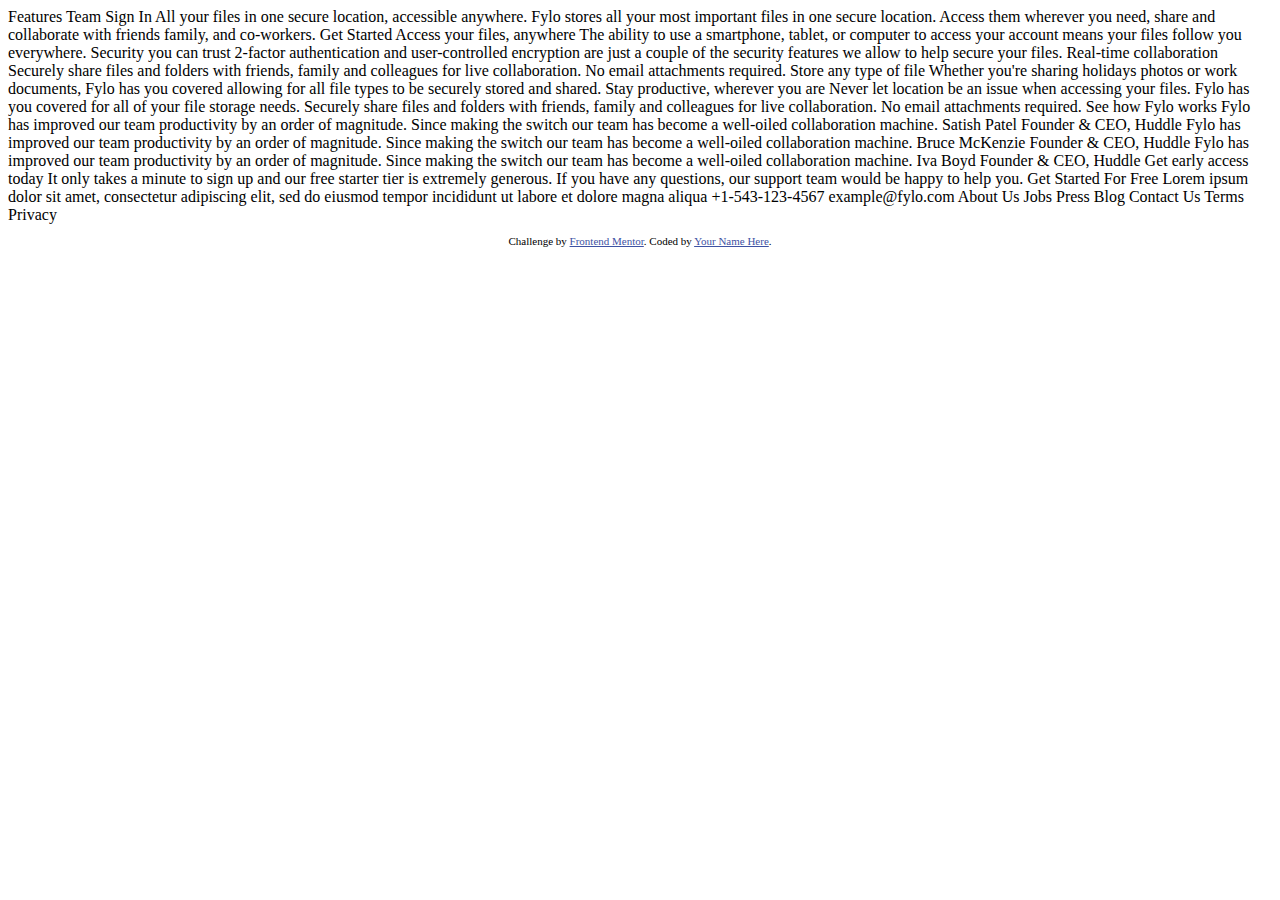
==== fylo landing/index.html @ 8769a2c0 "add fylo index page and add fonts" ====
<!DOCTYPE html>
<html lang="en">
<head>
  <meta charset="UTF-8">
  <meta name="viewport" content="width=device-width, initial-scale=1.0"> <!-- displays site properly based on user's device -->

  <link rel="icon" type="image/png" sizes="32x32" href="./images/favicon-32x32.png">
  
  <title>Frontend Mentor | Fylo landing page with dark theme and features grid</title>

  <!-- Feel free to remove these styles or customise in your own stylesheet 👍 -->
  <style>
    .attribution { font-size: 11px; text-align: center; }
    .attribution a { color: hsl(228, 45%, 44%); }
  </style>
</head>
<body>
  Features
  Team
  Sign In

  All your files in one secure location, accessible anywhere.

  Fylo stores all your most important files in one secure location. Access them wherever 
  you need, share and collaborate with friends family, and co-workers.

  Get Started

  Access your files, anywhere

  The ability to use a smartphone, tablet, or computer to access your account means your 
  files follow you everywhere.

  Security you can trust

  2-factor authentication and user-controlled encryption are just a couple of the security 
  features we allow to help secure your files.

  Real-time collaboration

  Securely share files and folders with friends, family and colleagues for live collaboration. 
  No email attachments required.

  Store any type of file

  Whether you're sharing holidays photos or work documents, Fylo has you covered allowing for all 
  file types to be securely stored and shared.

  Stay productive, wherever you are

  Never let location be an issue when accessing your files. Fylo has you covered for all of your file 
  storage needs.

  Securely share files and folders with friends, family and colleagues for live collaboration. No email 
  attachments required.

  See how Fylo works

  Fylo has improved our team productivity by an order of magnitude. Since making the switch our team has 
  become a well-oiled collaboration machine.

  Satish Patel
  Founder & CEO, Huddle

  Fylo has improved our team productivity by an order of magnitude. Since making the switch our team has 
  become a well-oiled collaboration machine.

  Bruce McKenzie
  Founder & CEO, Huddle

  Fylo has improved our team productivity by an order of magnitude. Since making the switch our team has 
  become a well-oiled collaboration machine.

  Iva Boyd
  Founder & CEO, Huddle

  Get early access today

  It only takes a minute to sign up and our free starter tier is extremely generous. If you have any 
  questions, our support team would be happy to help you.

  Get Started For Free

  Lorem ipsum dolor sit amet, consectetur adipiscing elit, sed do eiusmod tempor incididunt ut labore et 
  dolore magna aliqua

  +1-543-123-4567
  example@fylo.com

  About Us
  Jobs
  Press
  Blog

  Contact Us
  Terms
  Privacy

  <footer>
    <p class="attribution">
      Challenge by <a href="https://www.frontendmentor.io?ref=challenge" target="_blank">Frontend Mentor</a>. 
      Coded by <a href="#">Your Name Here</a>.
    </p>
  </footer>
</body>
</html>
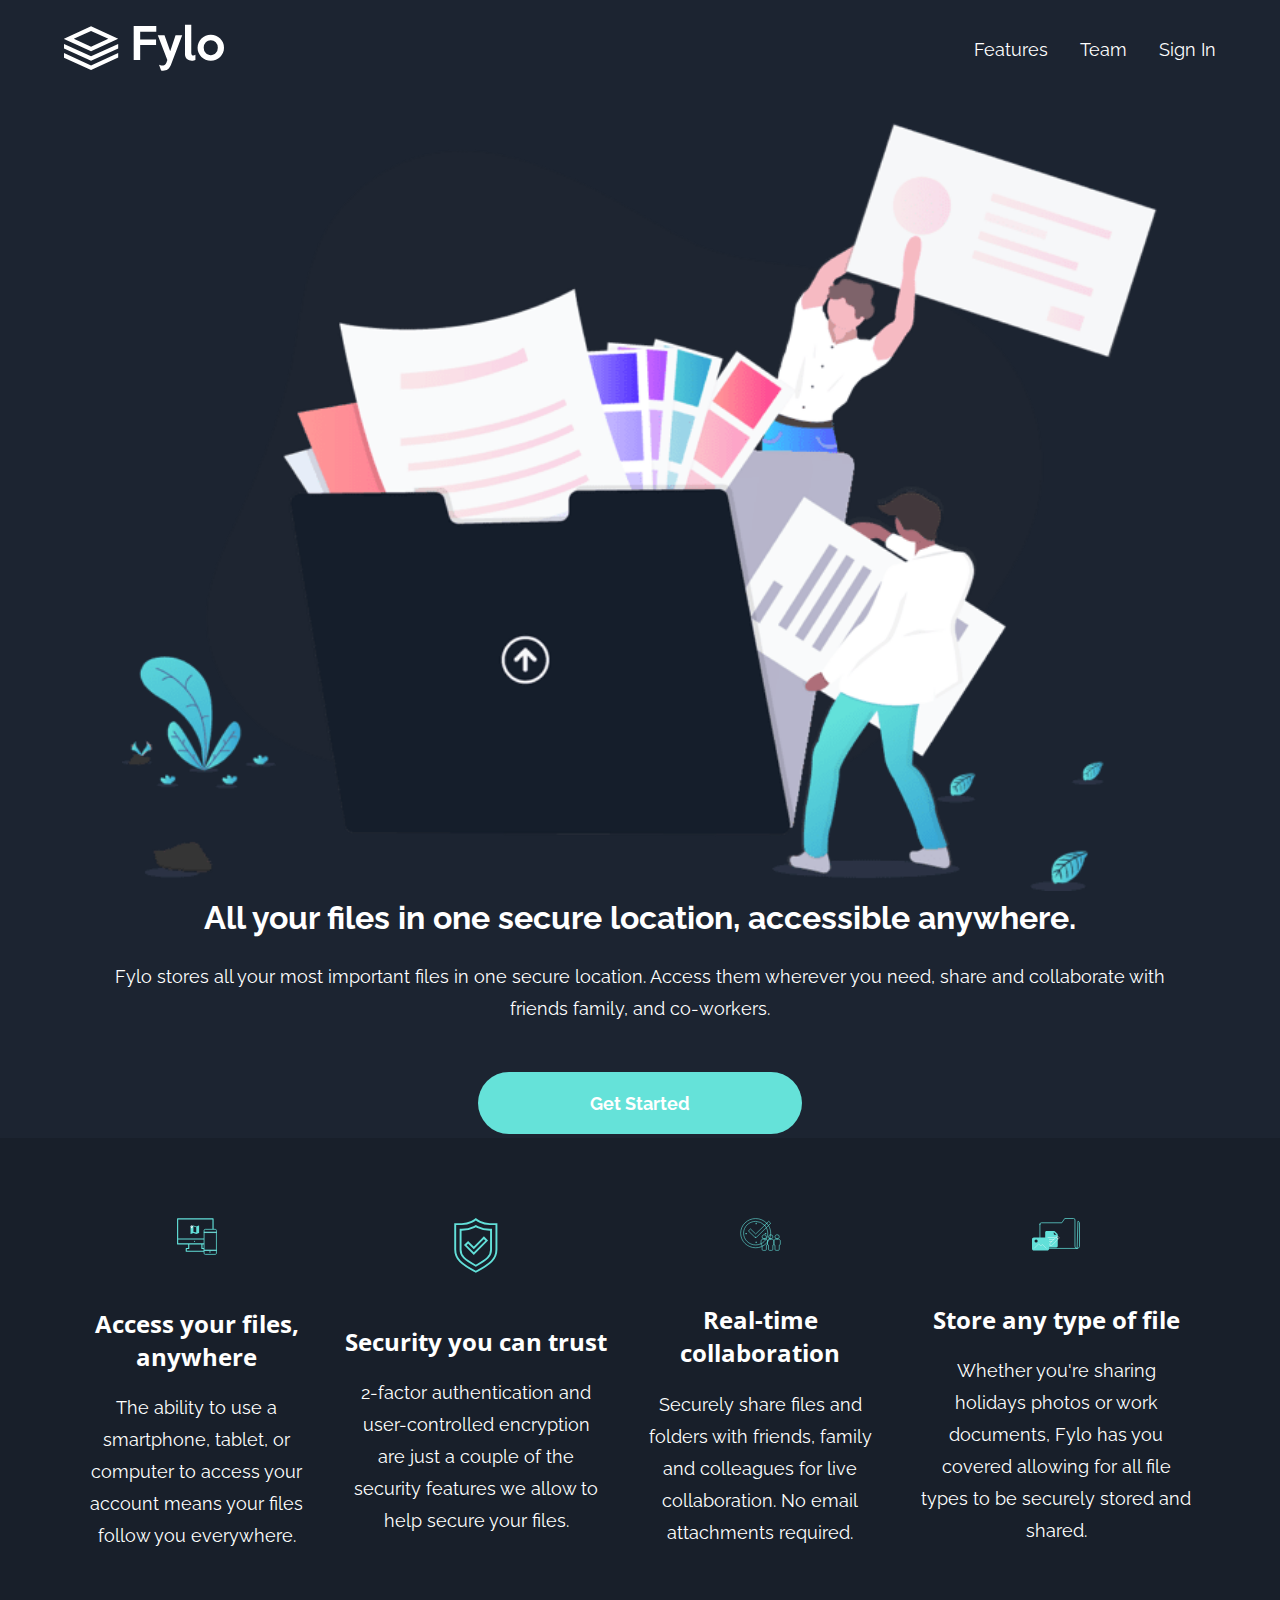
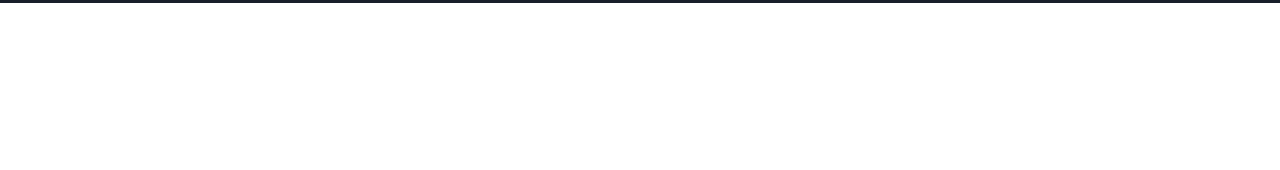
==== commit 1f94d16d: "add styles for header and features section" ====
--- a/fylo landing/index.html
+++ b/fylo landing/index.html
@@ -1,106 +1,134 @@
 <!DOCTYPE html>
 <html lang="en">
-<head>
-  <meta charset="UTF-8">
-  <meta name="viewport" content="width=device-width, initial-scale=1.0"> <!-- displays site properly based on user's device -->
+  <head>
+    <meta charset="UTF-8" />
+    <meta name="viewport" content="width=device-width, initial-scale=1.0" />
+    <!-- displays site properly based on user's device -->
 
-  <link rel="icon" type="image/png" sizes="32x32" href="./images/favicon-32x32.png">
-  
-  <title>Frontend Mentor | Fylo landing page with dark theme and features grid</title>
+    <link
+      rel="icon"
+      type="image/png"
+      sizes="32x32"
+      href="./images/favicon-32x32.png"
+    />
+    <link rel="stylesheet" href="style.css" />
 
-  <!-- Feel free to remove these styles or customise in your own stylesheet 👍 -->
-  <style>
-    .attribution { font-size: 11px; text-align: center; }
-    .attribution a { color: hsl(228, 45%, 44%); }
-  </style>
-</head>
-<body>
-  Features
-  Team
-  Sign In
+    <title>
+      Frontend Mentor | Fylo landing page with dark theme and features grid
+    </title>
 
-  All your files in one secure location, accessible anywhere.
+    <!-- Feel free to remove these styles or customise in your own stylesheet 👍 -->
+  </head>
+  <body>
+    <header>
+      <div class="container"> 
+    <nav class="d-flex">
+   <div class="logo">
+          <img src="images/logo.svg " alt="logo" />
+        </div>
+        <ul class=" navigation d-flex">
+          <li><a href="#" class="nav-item"> Features</a></li>
+          <li><a href="#" class="nav-item">Team</a></li>
+          <li><a href="#" class="nav-item">Sign In</a></li>
+        </ul>
+      
+    </nav>
 
-  Fylo stores all your most important files in one secure location. Access them wherever 
-  you need, share and collaborate with friends family, and co-workers.
+    <div class="hero-container">
+      <img src="images/illustration-intro.png" alt="illustration" />
 
-  Get Started
+    </div>
+    <div class="text-content">
+      <h1>All your files in one secure location, accessible anywhere.</h1>
+      <p>Fylo stores all
+        your most important files in one secure location. Access them wherever you
+        need, share and collaborate with friends family, and co-workers.</p>
+        <a href="#" class="btn">
+          Get Started
+        </a>
+    </div>
+  </header>
+      
+      </div>
+    </header>
 
-  Access your files, anywhere
+    <section id="features">
+      <div class="container d-flex">
+        <div class="feature-item">
+          <div class="feature-icon">
+            <img src="images/icon-access-anywhere.svg" alt="icon-access-anywhere">
+            
+          </div>
+          <h3>Access your files, anywhere </h3>
+            <p>The ability to use a smartphone, tablet, or
+              computer to access your account means your files follow you everywhere.</p>
+                  </div>
+          
+          
+                  <div class="feature-item">
+                  <div class="feature-icon">
+                    <img src="images/icon-security.svg" alt="icon-access-anywhere">
+                    
+                  </div>
+                  <h3>Security you can trust</h3>
+                    <p> 2-factor authentication and user-controlled
+                      encryption are just a couple of the security features we allow to help
+                      secure your files.</p>
+                          </div>
+      
+      
+              
+              <div class="feature-item">
+                <div class="feature-icon">
+                  <img src="images/icon-collaboration.svg" alt="icon-access-anywhere">
+                  
+                </div>
+                <h3>Real-time collaboration  </h3>
+                  <p> Securely share files and folders
+                    with friends, family and colleagues for live collaboration. No email
+                    attachments required.</p>
+                        </div>
+                        <div class="feature-item">
+                          <div class="feature-icon">
+                            <img src="images/icon-any-file.svg" alt="icon-access-anywhere">
+                            
+                          </div>
+                          <h3>Store any type of file</h3>
+                            <p>  Whether you're sharing holidays
+                              photos or work documents, Fylo has you covered allowing for all file types
+                              to be securely stored and shared.</p>
+                                  </div>
+                      </div>    
+    </section>
 
-  The ability to use a smartphone, tablet, or computer to access your account means your 
-  files follow you everywhere.
+     
+    
+      Stay productive, wherever you are Never
+    let location be an issue when accessing your files. Fylo has you covered for
+    all of your file storage needs. Securely share files and folders with
+    friends, family and colleagues for live collaboration. No email attachments
+    required. See how Fylo works Fylo has improved our team productivity by an
+    order of magnitude. Since making the switch our team has become a well-oiled
+    collaboration machine. Satish Patel Founder & CEO, Huddle Fylo has improved
+    our team productivity by an order of magnitude. Since making the switch our
+    team has become a well-oiled collaboration machine. Bruce McKenzie Founder &
+    CEO, Huddle Fylo has improved our team productivity by an order of
+    magnitude. Since making the switch our team has become a well-oiled
+    collaboration machine. Iva Boyd Founder & CEO, Huddle Get early access today
+    It only takes a minute to sign up and our free starter tier is extremely
+    generous. If you have any questions, our support team would be happy to help
+    you. Get Started For Free Lorem ipsum dolor sit amet, consectetur adipiscing
+    elit, sed do eiusmod tempor incididunt ut labore et dolore magna aliqua
+    +1-543-123-4567 example@fylo.com About Us Jobs Press Blog Contact Us Terms
+    Privacy
 
-  Security you can trust
-
-  2-factor authentication and user-controlled encryption are just a couple of the security 
-  features we allow to help secure your files.
-
-  Real-time collaboration
-
-  Securely share files and folders with friends, family and colleagues for live collaboration. 
-  No email attachments required.
-
-  Store any type of file
-
-  Whether you're sharing holidays photos or work documents, Fylo has you covered allowing for all 
-  file types to be securely stored and shared.
-
-  Stay productive, wherever you are
-
-  Never let location be an issue when accessing your files. Fylo has you covered for all of your file 
-  storage needs.
-
-  Securely share files and folders with friends, family and colleagues for live collaboration. No email 
-  attachments required.
-
-  See how Fylo works
-
-  Fylo has improved our team productivity by an order of magnitude. Since making the switch our team has 
-  become a well-oiled collaboration machine.
-
-  Satish Patel
-  Founder & CEO, Huddle
-
-  Fylo has improved our team productivity by an order of magnitude. Since making the switch our team has 
-  become a well-oiled collaboration machine.
-
-  Bruce McKenzie
-  Founder & CEO, Huddle
-
-  Fylo has improved our team productivity by an order of magnitude. Since making the switch our team has 
-  become a well-oiled collaboration machine.
-
-  Iva Boyd
-  Founder & CEO, Huddle
-
-  Get early access today
-
-  It only takes a minute to sign up and our free starter tier is extremely generous. If you have any 
-  questions, our support team would be happy to help you.
-
-  Get Started For Free
-
-  Lorem ipsum dolor sit amet, consectetur adipiscing elit, sed do eiusmod tempor incididunt ut labore et 
-  dolore magna aliqua
-
-  +1-543-123-4567
-  example@fylo.com
-
-  About Us
-  Jobs
-  Press
-  Blog
-
-  Contact Us
-  Terms
-  Privacy
-
-  <footer>
-    <p class="attribution">
-      Challenge by <a href="https://www.frontendmentor.io?ref=challenge" target="_blank">Frontend Mentor</a>. 
-      Coded by <a href="#">Your Name Here</a>.
-    </p>
-  </footer>
-</body>
-</html>+    <footer>
+      <p class="attribution">
+        Challenge by
+        <a href="https://www.frontendmentor.io?ref=challenge" target="_blank"
+          >Frontend Mentor</a
+        >. Coded by <a href="#">Your Name Here</a>.
+      </p>
+    </footer>
+  </body>
+</html>
--- a/fylo landing/style.css
+++ b/fylo landing/style.css
@@ -0,0 +1,128 @@
+@import url("https://fonts.googleapis.com/css2?family=Open+Sans:wght@400;700&family=Raleway:wght@400;700&display=swap");
+
+/* Base Styles */
+
+* {
+  margin: 0;
+  padding: 0;
+  box-sizing: border-box;
+  color: #fff;
+}
+li {
+  list-style: none;
+}
+a {
+  text-decoration: none;
+}
+body {
+  font-size: 14px;
+}
+h1 {
+  font-size: 2rem;
+  line-height: 3rem;
+}
+p {
+  line-height: 2rem;
+  font-size: 1.15rem;
+  padding: 1.2rem 1.5rem;
+}
+
+.container {
+  margin: 0 auto;
+  width: 90%;
+  max-width: 1400px;
+}
+.d-flex {
+  display: flex;
+}
+
+img {
+  width: 100%;
+}
+.btn {
+  padding: 1.3rem 7rem;
+  background: hsl(176, 68%, 64%);
+  border-radius: 2rem;
+  font-size: 1.1rem;
+  font-weight: 700;
+}
+
+/* Nav Styles */
+nav {
+  z-index: 1000;
+
+  justify-content: space-between;
+  align-items: center;
+}
+
+/* Header Styles */
+header {
+  background: hsl(217, 28%, 15%);
+
+  padding: 1.5rem 0;
+
+  font-family: "Raleway", sans-serif;
+}
+.hero-container {
+  width: 90%;
+  margin: 0 auto;
+}
+.hero-container img {
+  margin-top: 3rem;
+}
+.logo {
+  width: 8rem;
+}
+
+.nav-item {
+  margin: 0 1.5rem;
+  font-size: 1rem;
+}
+
+ul li > a:last-child {
+  margin-right: 0;
+}
+.text-content {
+  text-align: center;
+}
+.text-content p {
+  margin-bottom: 3rem;
+}
+
+/* Features Section */
+#features {
+  background: hsl(218, 28%, 13%);
+}
+.feature-item {
+  margin: 2rem 0;
+}
+#features .d-flex {
+  flex-direction: column;
+  text-align: center;
+}
+#features .d-flex h3 {
+  font-family: "Open Sans", sans-serif;
+  font-size: 1.5rem;
+}
+#features .d-flex p {
+  font-family: "Raleway", sans-serif;
+}
+
+.feature-icon {
+  width: 15%;
+  margin: 3rem auto;
+}
+
+@media (min-width: 700px) {
+  .logo {
+    width: 10rem;
+  }
+  .nav-item {
+    margin: 0 2rem;
+    font-size: 1.1rem;
+  }
+  #features .d-flex {
+    flex-direction: row;
+    text-align: center;
+  }
+}
